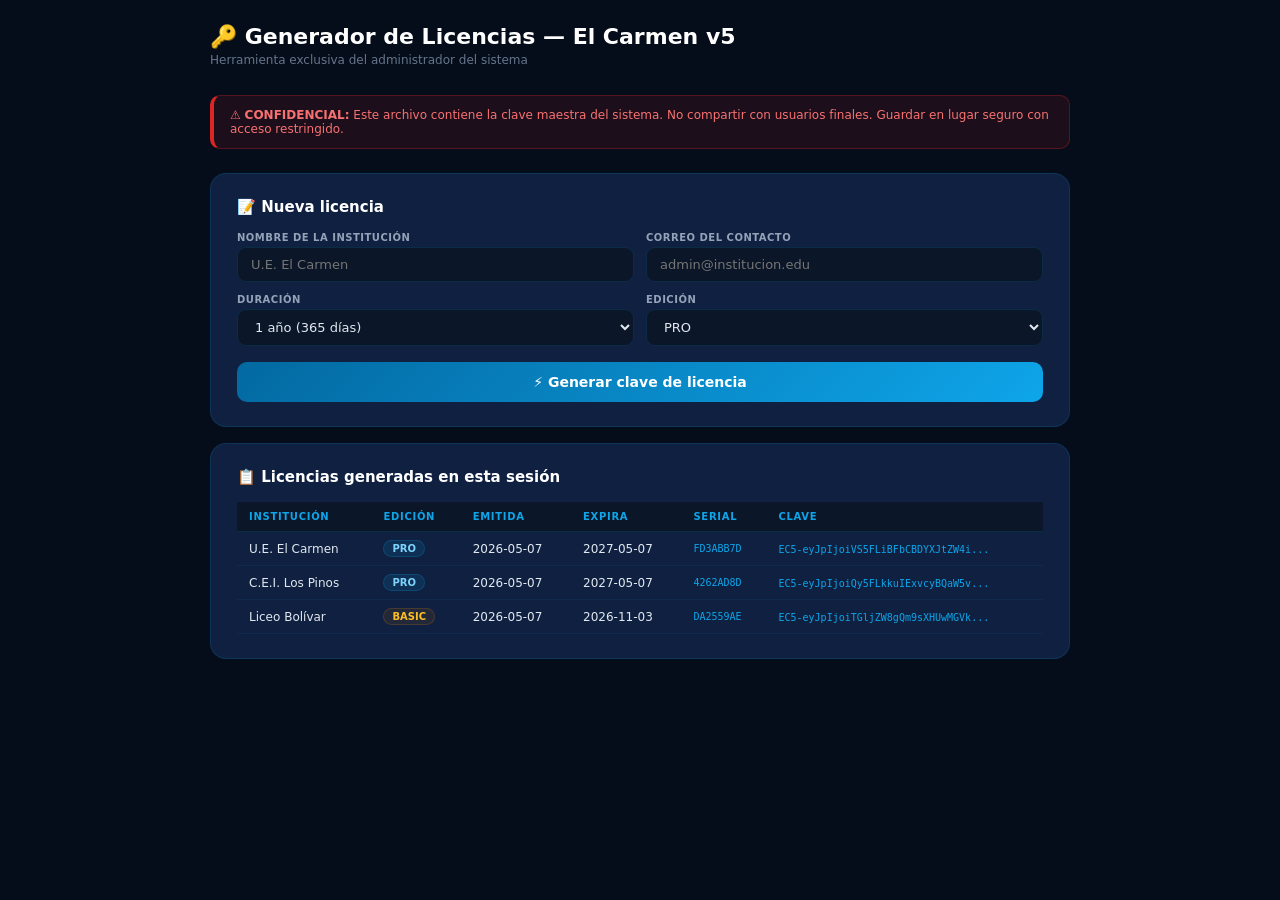
==== GENERADOR_LICENCIAS_ADMIN.html @ a42aabfc "version nueva - prueba" ====
<!DOCTYPE html>
<html lang="es">
<head>
<meta charset="UTF-8">
<meta name="viewport" content="width=device-width,initial-scale=1">
<title>Generador de Licencias — El Carmen v5 (ADMINISTRADOR)</title>
<style>
:root{--bg:#060d1a;--bg2:#0b1628;--card:#0f2040;--az:#0ea5e9;--az2:#0369a1;
  --nj:#ea580c;--vd:#16a34a;--rj:#dc2626;--am:#d97706;
  --t1:#e2e8f0;--t2:#94a3b8;--t3:#64748b;--border:rgba(14,165,233,.15);
  --font:'Segoe UI',system-ui,sans-serif;}
*{box-sizing:border-box;margin:0;padding:0}
body{font-family:var(--font);background:var(--bg);color:var(--t1);padding:24px 16px}
.wrap{max-width:860px;margin:0 auto}
h1{font-size:22px;font-weight:800;color:#fff;margin-bottom:4px}
.sub{font-size:12px;color:var(--t3);margin-bottom:28px}
.warn{background:rgba(220,38,38,.1);border:1px solid rgba(220,38,38,.3);border-left:4px solid var(--rj);
  border-radius:10px;padding:12px 16px;font-size:12px;color:#f87171;margin-bottom:24px}
.card{background:var(--card);border:1px solid var(--border);border-radius:16px;
  padding:24px 26px;margin-bottom:16px}
.card-title{font-size:15px;font-weight:800;color:#fff;margin-bottom:16px}
.grid{display:grid;grid-template-columns:1fr 1fr;gap:12px}
.field label{display:block;font-size:10px;font-weight:700;color:var(--t2);
  letter-spacing:.5px;text-transform:uppercase;margin-bottom:4px}
.field input,.field select{width:100%;padding:9px 13px;background:var(--bg2);
  border:1px solid var(--border);border-radius:9px;color:var(--t1);
  font-family:var(--font);font-size:13px;outline:none}
.field input:focus,.field select:focus{border-color:var(--az)}
.field select option{background:var(--bg2)}
.btn-gen{background:linear-gradient(135deg,var(--az2),var(--az));color:#fff;
  border:none;border-radius:10px;padding:12px 24px;font-size:14px;font-weight:700;
  cursor:pointer;font-family:var(--font);margin-top:16px;width:100%}
.btn-gen:hover{opacity:.9}
.result{display:none;margin-top:20px}
.lic-out{background:var(--bg);border:1px solid rgba(14,165,233,.3);border-radius:12px;
  padding:16px 18px;font-family:'JetBrains Mono','Consolas',monospace;font-size:11px;
  color:var(--az);word-break:break-all;letter-spacing:.3px;position:relative}
.copy-btn{position:absolute;top:10px;right:10px;background:rgba(14,165,233,.15);
  border:1px solid rgba(14,165,233,.3);border-radius:7px;padding:4px 10px;
  font-size:11px;color:var(--az);cursor:pointer;font-family:var(--font)}
.copy-btn:hover{background:rgba(14,165,233,.28)}
.meta{display:grid;grid-template-columns:1fr 1fr;gap:8px;margin-top:12px}
.m-item{background:rgba(0,0,0,.2);border-radius:8px;padding:8px 12px}
.m-lbl{font-size:9px;color:var(--t3);text-transform:uppercase;letter-spacing:.6px;margin-bottom:2px}
.m-val{font-size:12px;font-weight:700;color:#fff}
table{width:100%;border-collapse:collapse;font-size:12px}
th{background:var(--bg2);padding:9px 12px;text-align:left;font-weight:700;color:var(--az);
  font-size:10px;text-transform:uppercase;letter-spacing:.7px;border-bottom:1px solid var(--border)}
td{padding:8px 12px;border-bottom:1px solid rgba(14,165,233,.07);vertical-align:middle}
.mono{font-family:'JetBrains Mono','Consolas',monospace;font-size:10px;color:var(--az);word-break:break-all}
.badge{display:inline-block;padding:2px 8px;border-radius:99px;font-size:10px;font-weight:700}
.b-pro{background:rgba(14,165,233,.12);color:#7dd3fc;border:1px solid rgba(14,165,233,.2)}
.b-basic{background:rgba(217,119,6,.1);color:#fbbf24;border:1px solid rgba(217,119,6,.2)}
#toast{position:fixed;top:20px;right:20px;z-index:99;display:flex;flex-direction:column;gap:8px}
.t-ok{background:#0f3b1f;color:#4ade80;border:1px solid rgba(22,163,74,.35);
  padding:10px 16px;border-radius:9px;font-size:12px;font-weight:700;
  animation:tIn .3s ease;max-width:280px;box-shadow:0 4px 16px rgba(0,0,0,.4)}
@keyframes tIn{from{opacity:0;transform:translateY(8px)}to{opacity:1;transform:none}}
</style>
</head>
<body>
<div id="toast"></div>
<div class="wrap">
<h1>&#128273; Generador de Licencias &mdash; El Carmen v5</h1>
<div class="sub">Herramienta exclusiva del administrador del sistema</div>
<div class="warn">
  &#9888;&#65039; <strong>CONFIDENCIAL:</strong> Este archivo contiene la clave maestra del sistema.
  No compartir con usuarios finales. Guardar en lugar seguro con acceso restringido.
</div>

<div class="card">
  <div class="card-title">&#128221; Nueva licencia</div>
  <div class="grid">
    <div class="field"><label>Nombre de la institución</label>
      <input type="text" id="gInst" placeholder="U.E. El Carmen" maxlength="40"></div>
    <div class="field"><label>Correo del contacto</label>
      <input type="email" id="gEmail" placeholder="admin@institucion.edu" maxlength="50"></div>
    <div class="field"><label>Duración</label>
      <select id="gDays">
        <option value="365">1 año (365 días)</option>
        <option value="730">2 años (730 días)</option>
        <option value="180">6 meses (180 días)</option>
        <option value="90">3 meses — Prueba (90 días)</option>
      </select></div>
    <div class="field"><label>Edición</label>
      <select id="gEd">
        <option value="PRO" selected>PRO</option>
        <option value="BASIC">BASIC</option>
        <option value="SCHOOL">SCHOOL</option>
      </select></div>
  </div>
  <button class="btn-gen" onclick="generateLic()">&#9889; Generar clave de licencia</button>
  <div class="result" id="genResult">
    <div style="font-size:11px;color:var(--t3);margin-bottom:8px">Clave generada:</div>
    <div class="lic-out" id="licOut"><button class="copy-btn" onclick="copyGen()">Copiar</button></div>
    <div class="meta" id="licMeta"></div>
  </div>
</div>

<div class="card">
  <div class="card-title">&#128203; Licencias generadas en esta sesión</div>
  <div style="overflow-x:auto">
  <table>
    <thead><tr><th>Institución</th><th>Edición</th><th>Emitida</th><th>Expira</th><th>Serial</th><th>Clave</th></tr></thead>
    <tbody id="logTable">
      <tr>
        <td>U.E. El Carmen</td>
        <td><span class="badge b-pro">PRO</span></td>
        <td>2026-05-07</td>
        <td>2027-05-07</td>
        <td style="font-family:monospace;font-size:10px;color:var(--az)">FD3ABB7D</td>
        <td><span class="mono" title="EC5-eyJpIjoiVS5FLiBFbCBDYXJtZW4iLCJlIjoiYWRtaW5AZWxjYXJtZW4uZWR1LnZlIiwiZCI6IlBSTyIsInMiOjE3NzgxODI3MjIsIngiOjE4MDk3MTg3MjIsIm4iOiJGRDNBQkI3RCJ9.IhHiktabtt4z54-XFe0X6w">EC5-eyJpIjoiVS5FLiBFbCBDYXJtZW4i...</span></td>
      </tr>
      <tr>
        <td>C.E.I. Los Pinos</td>
        <td><span class="badge b-pro">PRO</span></td>
        <td>2026-05-07</td>
        <td>2027-05-07</td>
        <td style="font-family:monospace;font-size:10px;color:var(--az)">4262AD8D</td>
        <td><span class="mono" title="EC5-eyJpIjoiQy5FLkkuIExvcyBQaW5vcyIsImUiOiJkaXJlY2Npb25AbG9zcGlub3MuZWR1IiwiZCI6IlBSTyIsInMiOjE3NzgxODI3MjIsIngiOjE4MDk3MTg3MjIsIm4iOiI0MjYyQUQ4RCJ9.8nwETiXeYqmHcGhv8_bzjg">EC5-eyJpIjoiQy5FLkkuIExvcyBQaW5v...</span></td>
      </tr>
      <tr>
        <td>Liceo Bolívar</td>
        <td><span class="badge b-basic">BASIC</span></td>
        <td>2026-05-07</td>
        <td>2026-11-03</td>
        <td style="font-family:monospace;font-size:10px;color:var(--az)">DA2559AE</td>
        <td><span class="mono" title="EC5-eyJpIjoiTGljZW8gQm9sXHUwMGVkdmFyIiwiZSI6ImNvbnRyb2xAYm9saXZhci5lZHUudmUiLCJkIjoiQkFTSUMiLCJzIjoxNzc4MTgyNzIyLCJ4IjoxNzkzNzM0NzIyLCJuIjoiREEyNTU5QUUifQ.ORl9qvfWZo8yfwDOLPjO2Q">EC5-eyJpIjoiTGljZW8gQm9sXHUwMGVk...</span></td>
      </tr>
    </tbody>
  </table>
  </div>
</div>
</div>

<script>
const MASTER_KEY_RAW = "EC5-MASTER-7f3a9b2e-4c8d-11ef-a1b2-0242ac130003";

async function importHmacKey(s){
  return crypto.subtle.importKey('raw',new TextEncoder().encode(s),
    {name:'HMAC',hash:'SHA-256'},false,['sign']);
}
async function hmacSign(key,data){
  const sig=await crypto.subtle.sign('HMAC',key,new TextEncoder().encode(data));
  return new Uint8Array(sig).slice(0,16);
}
function b64ue(bytes){
  return btoa(String.fromCharCode(...bytes)).replace(/\+/g,'-').replace(/\//g,'_').replace(/=+$/,'');
}
function b64uj(obj){
  return btoa(String.fromCharCode(...new TextEncoder().encode(JSON.stringify(obj)))).replace(/\+/g,'-').replace(/\//g,'_').replace(/=+$/,'');
}

async function generateLic(){
  const inst=(document.getElementById('gInst').value.trim()||'').slice(0,40);
  const email=(document.getElementById('gEmail').value.trim()||'').slice(0,50);
  if(!inst||!email){alert('Ingrese institución y correo');return;}
  const days=parseInt(document.getElementById('gDays').value);
  const ed=document.getElementById('gEd').value;
  const now=Math.floor(Date.now()/1000);
  const exp=now+days*86400;
  const serial=(Math.random().toString(16).slice(2,10)).toUpperCase();
  const payload={i:inst,e:email,d:ed,s:now,x:exp,n:serial};
  const pb=b64uj(payload);
  const mk=await importHmacKey(MASTER_KEY_RAW);
  const sig=await hmacSign(mk,pb);
  const sb=b64ue(sig);
  const key='EC5-'+pb+'.'+sb;
  const issued=new Date(now*1000).toLocaleDateString('es-ES');
  const expiry=new Date(exp*1000).toLocaleDateString('es-ES');

  document.getElementById('licOut').childNodes[0].textContent=key;
  document.getElementById('licOut').childNodes[0].nodeValue=key;

  // update output
  const out=document.getElementById('licOut');
  out.innerHTML='<button class="copy-btn" onclick="copyGen()">Copiar</button>';
  out.insertBefore(document.createTextNode(key),out.firstChild);

  document.getElementById('licMeta').innerHTML=
    mItem('Institución',inst)+mItem('Edición',ed)+
    mItem('Emitida',issued)+mItem('Expira',expiry)+
    mItem('Días',days)+mItem('Serial',serial);

  document.getElementById('genResult').style.display='block';

  // Agregar al log
  const tr=document.createElement('tr');
  tr.innerHTML='<td>'+inst+'</td>'+
    '<td><span class="badge '+(ed==='PRO'?'b-pro':'b-basic')+'">'+ed+'</span></td>'+
    '<td>'+issued+'</td><td>'+expiry+'</td>'+
    '<td style="font-family:monospace;font-size:10px;color:var(--az)">'+serial+'</td>'+
    '<td><span class="mono" title="'+key+'">'+key.slice(0,30)+'...</span></td>';
  document.getElementById('logTable').insertBefore(tr,document.getElementById('logTable').firstChild);

  toast('Licencia generada para '+inst);
}

function mItem(l,v){
  return '<div class="m-item"><div class="m-lbl">'+l+'</div><div class="m-val">'+v+'</div></div>';
}

function copyGen(){
  const txt=document.getElementById('licOut').childNodes[0].textContent||
            document.getElementById('licOut').firstChild.nodeValue||'';
  const raw=txt.replace('Copiar','').trim();
  navigator.clipboard.writeText(raw).then(()=>toast('Clave copiada al portapapeles'));
}

function toast(msg){
  const el=document.createElement('div');el.className='t-ok';el.textContent=msg;
  document.getElementById('toast').appendChild(el);
  setTimeout(()=>{el.style.opacity='0';el.style.transition='opacity .3s';setTimeout(()=>el.remove(),300);},3000);
}
</script>
</body>
</html>
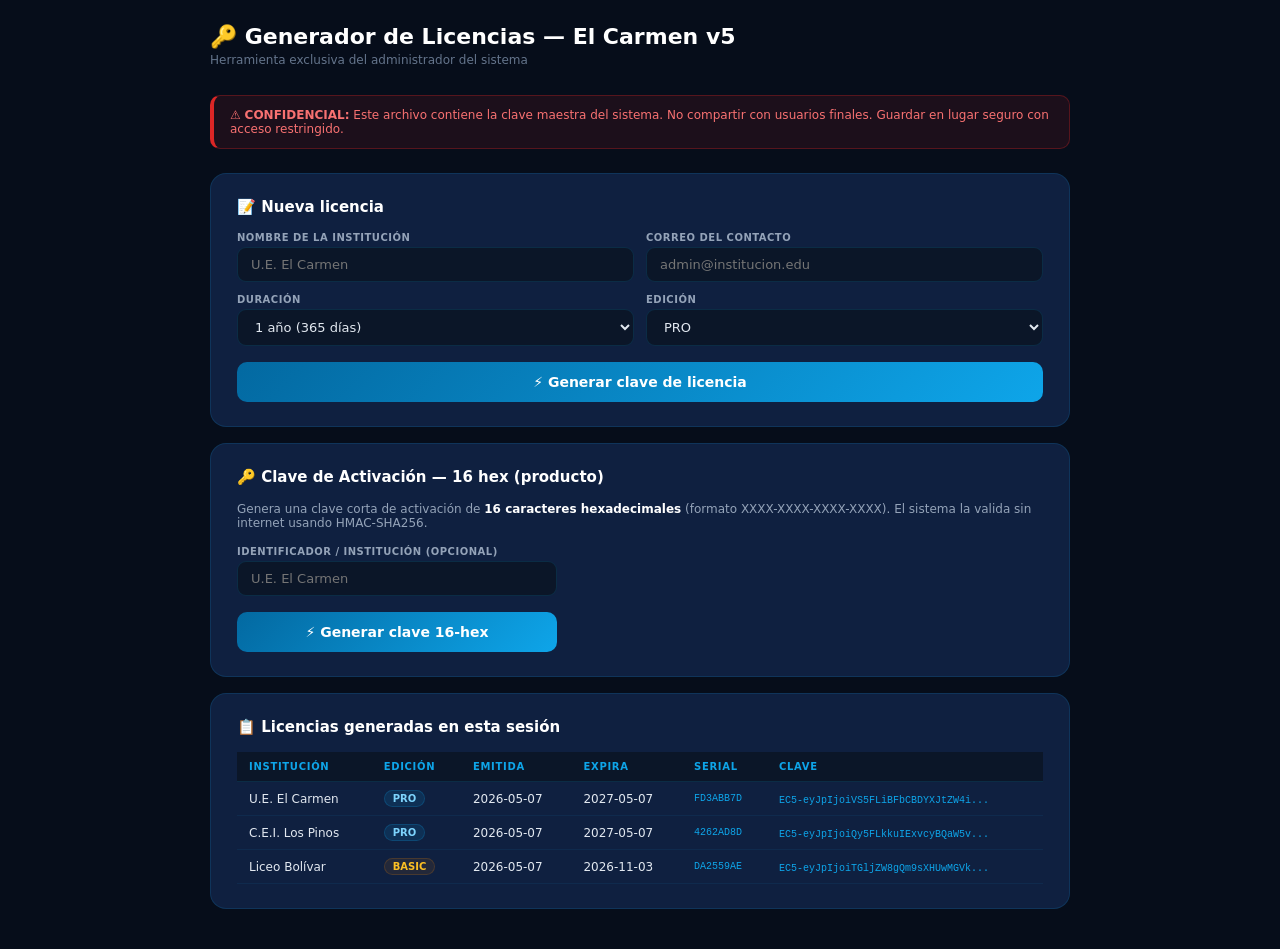
==== commit e48414c8: "Agregar sistema de licencias de producto (16 hex) - index.html: pantalla de activacion mLicense con " ====
--- a/GENERADOR_LICENCIAS_ADMIN.html
+++ b/GENERADOR_LICENCIAS_ADMIN.html
@@ -98,6 +98,25 @@
 </div>
 
 <div class="card">
+  <div class="card-title">&#128273; Clave de Activación — 16 hex (producto)</div>
+  <p style="font-size:12px;color:var(--t2);margin-bottom:16px;">
+    Genera una clave corta de activación de <strong style="color:#fff;">16 caracteres hexadecimales</strong>
+    (formato XXXX-XXXX-XXXX-XXXX). El sistema la valida sin internet usando HMAC-SHA256.
+  </p>
+  <div class="field" style="max-width:320px;">
+    <label>Identificador / Institución (opcional)</label>
+    <input type="text" id="k16Inst" placeholder="U.E. El Carmen" maxlength="40">
+  </div>
+  <button class="btn-gen" style="max-width:320px;" onclick="generateKey16()">&#9889; Generar clave 16-hex</button>
+  <div class="result" id="result16">
+    <div style="font-size:11px;color:var(--t3);margin-bottom:8px;">Clave de activación:</div>
+    <div class="lic-out" id="out16" style="font-size:26px;letter-spacing:6px;text-align:center;padding:22px;">
+      <button class="copy-btn" onclick="copy16()">Copiar</button>
+    </div>
+  </div>
+</div>
+
+<div class="card">
   <div class="card-title">&#128203; Licencias generadas en esta sesión</div>
   <div style="overflow-x:auto">
   <table>
@@ -151,6 +170,31 @@
   return btoa(String.fromCharCode(...new TextEncoder().encode(JSON.stringify(obj)))).replace(/\+/g,'-').replace(/\//g,'_').replace(/=+$/,'');
 }
 
+async function generateKey16(){
+  const inst = document.getElementById('k16Inst').value.trim() || 'Sin identificador';
+  // 8 hex aleatorios (dato)
+  const arr  = new Uint8Array(4);
+  crypto.getRandomValues(arr);
+  const data = Array.from(arr).map(b=>b.toString(16).padStart(2,'0')).join('');
+  // HMAC-SHA256(master, dato) → tomar primeros 4 bytes → 8 hex (checksum)
+  const k    = await importHmacKey(MASTER_KEY_RAW);
+  const sig  = await crypto.subtle.sign('HMAC', k, new TextEncoder().encode(data));
+  const check= Array.from(new Uint8Array(sig)).slice(0,4).map(b=>b.toString(16).padStart(2,'0')).join('');
+  const hex16= (data + check).toUpperCase();
+  // Formatear como XXXX-XXXX-XXXX-XXXX
+  const fmt  = hex16.match(/.{1,4}/g).join('-');
+  const out  = document.getElementById('out16');
+  out.innerHTML = '<button class="copy-btn" onclick="copy16()">Copiar</button>';
+  out.insertBefore(document.createTextNode(fmt), out.firstChild);
+  document.getElementById('result16').style.display = 'block';
+  toast('Clave 16-hex generada para: ' + inst);
+}
+
+function copy16(){
+  const txt = document.getElementById('out16').childNodes[0]?.textContent?.trim() || '';
+  navigator.clipboard.writeText(txt).then(()=>toast('Clave copiada al portapapeles'));
+}
+
 async function generateLic(){
   const inst=(document.getElementById('gInst').value.trim()||'').slice(0,40);
   const email=(document.getElementById('gEmail').value.trim()||'').slice(0,50);
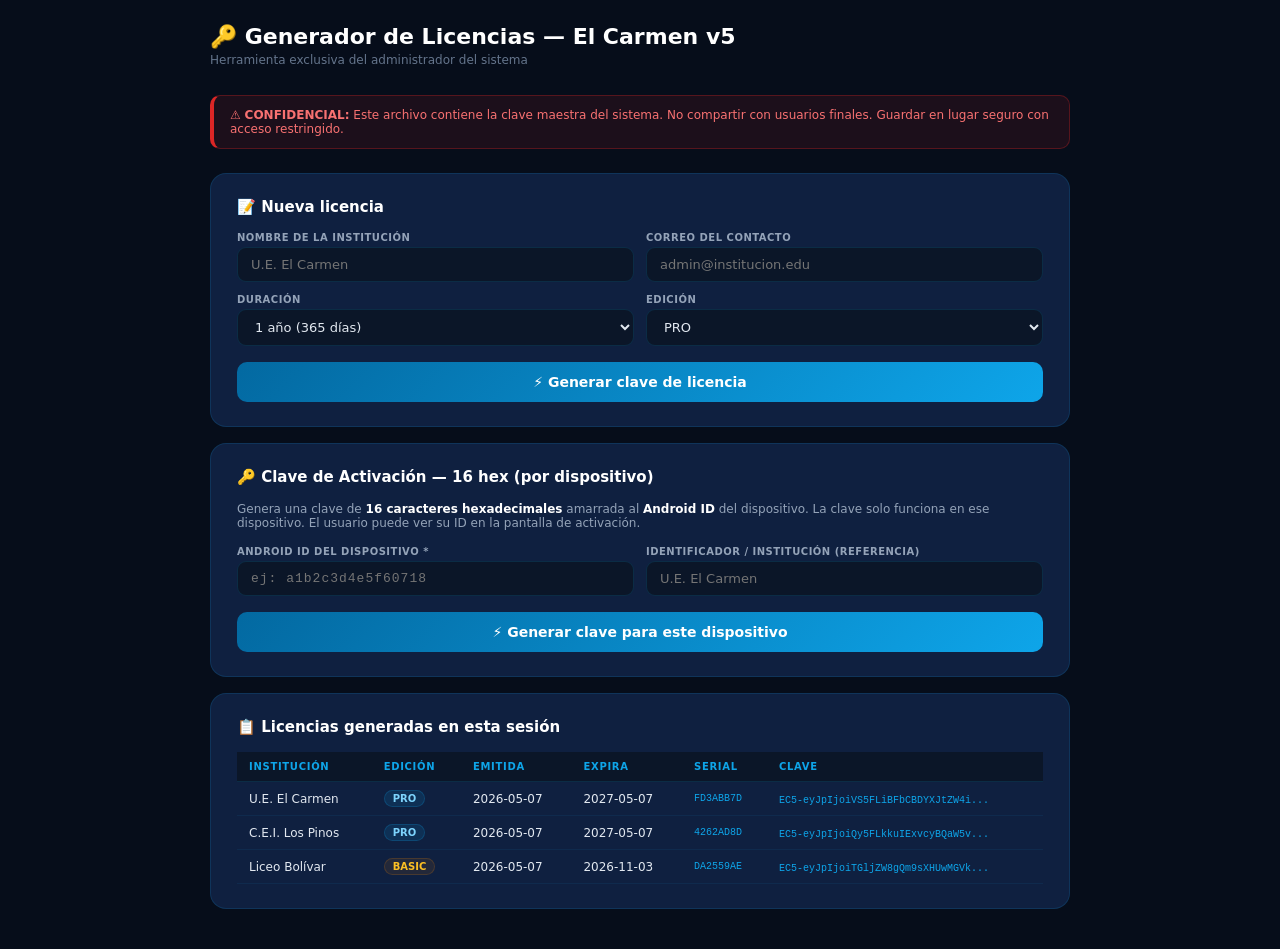
==== commit e9826386: "Amarrar licencia al Android ID del dispositivo - StorageBridge.kt: agregar Context + getDeviceId() v" ====
--- a/GENERADOR_LICENCIAS_ADMIN.html
+++ b/GENERADOR_LICENCIAS_ADMIN.html
@@ -98,21 +98,31 @@
 </div>
 
 <div class="card">
-  <div class="card-title">&#128273; Clave de Activación — 16 hex (producto)</div>
+  <div class="card-title">&#128273; Clave de Activación — 16 hex (por dispositivo)</div>
   <p style="font-size:12px;color:var(--t2);margin-bottom:16px;">
-    Genera una clave corta de activación de <strong style="color:#fff;">16 caracteres hexadecimales</strong>
-    (formato XXXX-XXXX-XXXX-XXXX). El sistema la valida sin internet usando HMAC-SHA256.
+    Genera una clave de <strong style="color:#fff;">16 caracteres hexadecimales</strong> amarrada al
+    <strong style="color:#fff;">Android ID</strong> del dispositivo. La clave solo funciona en ese dispositivo.
+    El usuario puede ver su ID en la pantalla de activación.
   </p>
-  <div class="field" style="max-width:320px;">
-    <label>Identificador / Institución (opcional)</label>
-    <input type="text" id="k16Inst" placeholder="U.E. El Carmen" maxlength="40">
-  </div>
-  <button class="btn-gen" style="max-width:320px;" onclick="generateKey16()">&#9889; Generar clave 16-hex</button>
+  <div class="grid">
+    <div class="field">
+      <label>Android ID del dispositivo &#42;</label>
+      <input type="text" id="k16DevId" placeholder="ej: a1b2c3d4e5f60718" maxlength="64"
+        style="font-family:'JetBrains Mono','Consolas',monospace;letter-spacing:1px;"
+        oninput="this.value=this.value.trim()">
+    </div>
+    <div class="field">
+      <label>Identificador / Institución (referencia)</label>
+      <input type="text" id="k16Inst" placeholder="U.E. El Carmen" maxlength="40">
+    </div>
+  </div>
+  <button class="btn-gen" onclick="generateKey16()">&#9889; Generar clave para este dispositivo</button>
   <div class="result" id="result16">
-    <div style="font-size:11px;color:var(--t3);margin-bottom:8px;">Clave de activación:</div>
+    <div style="font-size:11px;color:var(--t3);margin-bottom:8px;">Clave de activación (solo válida para el Android ID ingresado):</div>
     <div class="lic-out" id="out16" style="font-size:26px;letter-spacing:6px;text-align:center;padding:22px;">
       <button class="copy-btn" onclick="copy16()">Copiar</button>
     </div>
+    <div id="out16Meta" style="margin-top:10px;"></div>
   </div>
 </div>
 
@@ -171,23 +181,36 @@
 }
 
 async function generateKey16(){
-  const inst = document.getElementById('k16Inst').value.trim() || 'Sin identificador';
-  // 8 hex aleatorios (dato)
-  const arr  = new Uint8Array(4);
-  crypto.getRandomValues(arr);
-  const data = Array.from(arr).map(b=>b.toString(16).padStart(2,'0')).join('');
-  // HMAC-SHA256(master, dato) → tomar primeros 4 bytes → 8 hex (checksum)
-  const k    = await importHmacKey(MASTER_KEY_RAW);
-  const sig  = await crypto.subtle.sign('HMAC', k, new TextEncoder().encode(data));
-  const check= Array.from(new Uint8Array(sig)).slice(0,4).map(b=>b.toString(16).padStart(2,'0')).join('');
-  const hex16= (data + check).toUpperCase();
-  // Formatear como XXXX-XXXX-XXXX-XXXX
-  const fmt  = hex16.match(/.{1,4}/g).join('-');
-  const out  = document.getElementById('out16');
+  const deviceId = document.getElementById('k16DevId').value.trim();
+  const inst     = document.getElementById('k16Inst').value.trim() || 'Sin identificador';
+  if(!deviceId){ alert('Ingresa el Android ID del dispositivo.'); return; }
+
+  // data = SHA-256(device_id)[0:4] → 8 hex (identifica el dispositivo)
+  const devBuf = await crypto.subtle.digest('SHA-256', new TextEncoder().encode(deviceId));
+  const data   = Array.from(new Uint8Array(devBuf)).slice(0,4)
+                   .map(b=>b.toString(16).padStart(2,'0')).join('');
+
+  // check = HMAC-SHA256(master, data)[0:4] → 8 hex (firma del admin)
+  const k     = await importHmacKey(MASTER_KEY_RAW);
+  const sig   = await crypto.subtle.sign('HMAC', k, new TextEncoder().encode(data));
+  const check = Array.from(new Uint8Array(sig)).slice(0,4)
+                  .map(b=>b.toString(16).padStart(2,'0')).join('');
+
+  const hex16 = (data + check).toUpperCase();
+  const fmt   = hex16.match(/.{1,4}/g).join('-');
+
+  const out = document.getElementById('out16');
   out.innerHTML = '<button class="copy-btn" onclick="copy16()">Copiar</button>';
   out.insertBefore(document.createTextNode(fmt), out.firstChild);
+
+  document.getElementById('out16Meta').innerHTML =
+    mItem('Institución', inst) +
+    mItem('Android ID', deviceId.slice(0,8)+'…') +
+    mItem('Data (dispositivo)', data.toUpperCase()) +
+    mItem('Check (HMAC admin)', check.toUpperCase());
+
   document.getElementById('result16').style.display = 'block';
-  toast('Clave 16-hex generada para: ' + inst);
+  toast('Clave generada para: ' + inst + ' · ' + deviceId.slice(0,8) + '…');
 }
 
 function copy16(){
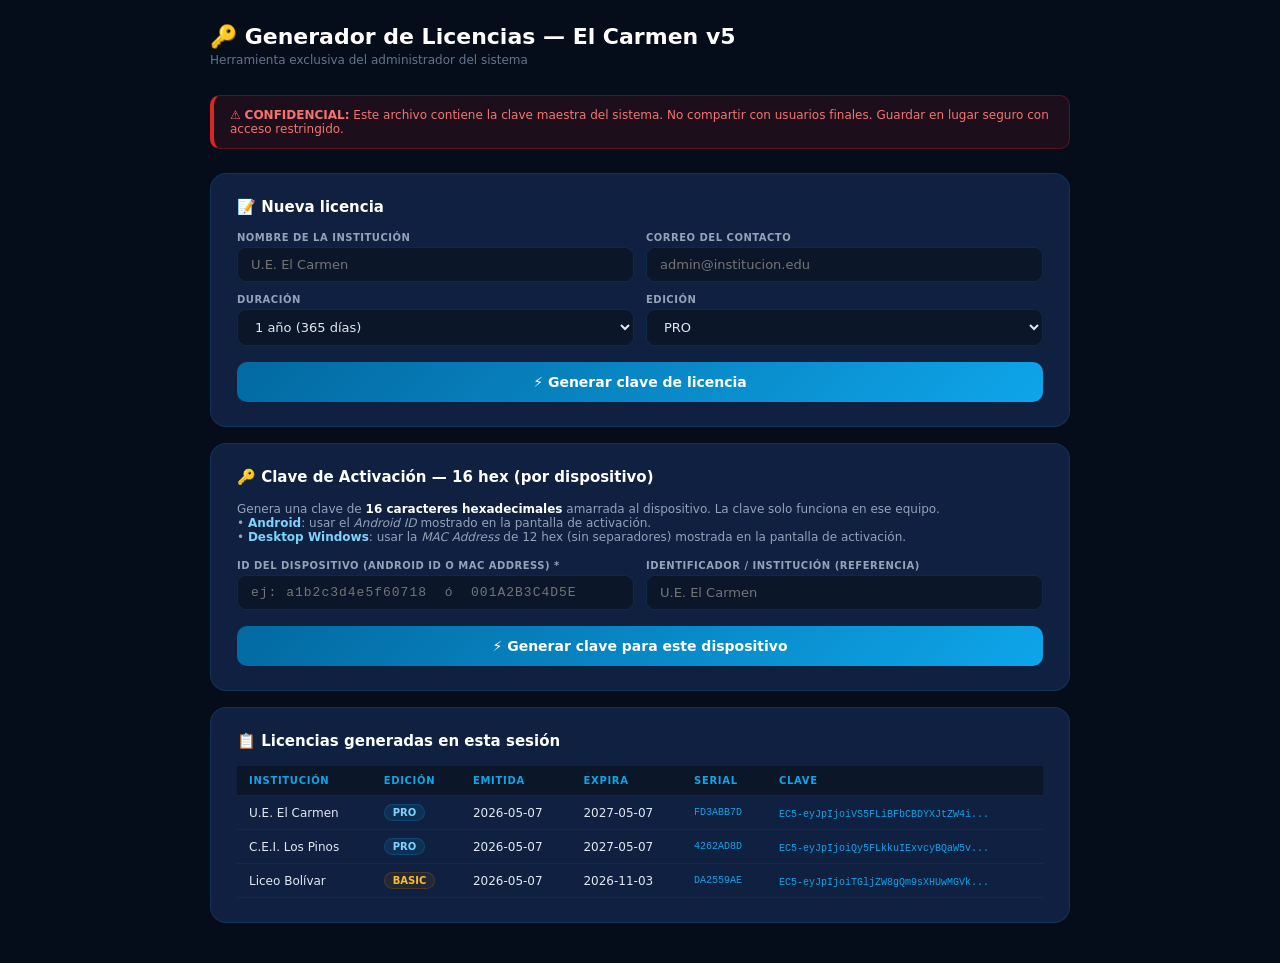
==== commit aeb703e0: "Amarrar licencia desktop a MAC address del equipo - launch.vbs: obtiene MAC del adaptador activo via" ====
--- a/GENERADOR_LICENCIAS_ADMIN.html
+++ b/GENERADOR_LICENCIAS_ADMIN.html
@@ -101,13 +101,14 @@
   <div class="card-title">&#128273; Clave de Activación — 16 hex (por dispositivo)</div>
   <p style="font-size:12px;color:var(--t2);margin-bottom:16px;">
     Genera una clave de <strong style="color:#fff;">16 caracteres hexadecimales</strong> amarrada al
-    <strong style="color:#fff;">Android ID</strong> del dispositivo. La clave solo funciona en ese dispositivo.
-    El usuario puede ver su ID en la pantalla de activación.
+    dispositivo. La clave solo funciona en ese equipo.<br>
+    • <strong style="color:#7dd3fc;">Android</strong>: usar el <em>Android ID</em> mostrado en la pantalla de activación.<br>
+    • <strong style="color:#7dd3fc;">Desktop Windows</strong>: usar la <em>MAC Address</em> de 12 hex (sin separadores) mostrada en la pantalla de activación.
   </p>
   <div class="grid">
     <div class="field">
-      <label>Android ID del dispositivo &#42;</label>
-      <input type="text" id="k16DevId" placeholder="ej: a1b2c3d4e5f60718" maxlength="64"
+      <label>ID del dispositivo (Android ID o MAC Address) &#42;</label>
+      <input type="text" id="k16DevId" placeholder="ej: a1b2c3d4e5f60718  ó  001A2B3C4D5E" maxlength="64"
         style="font-family:'JetBrains Mono','Consolas',monospace;letter-spacing:1px;"
         oninput="this.value=this.value.trim()">
     </div>
